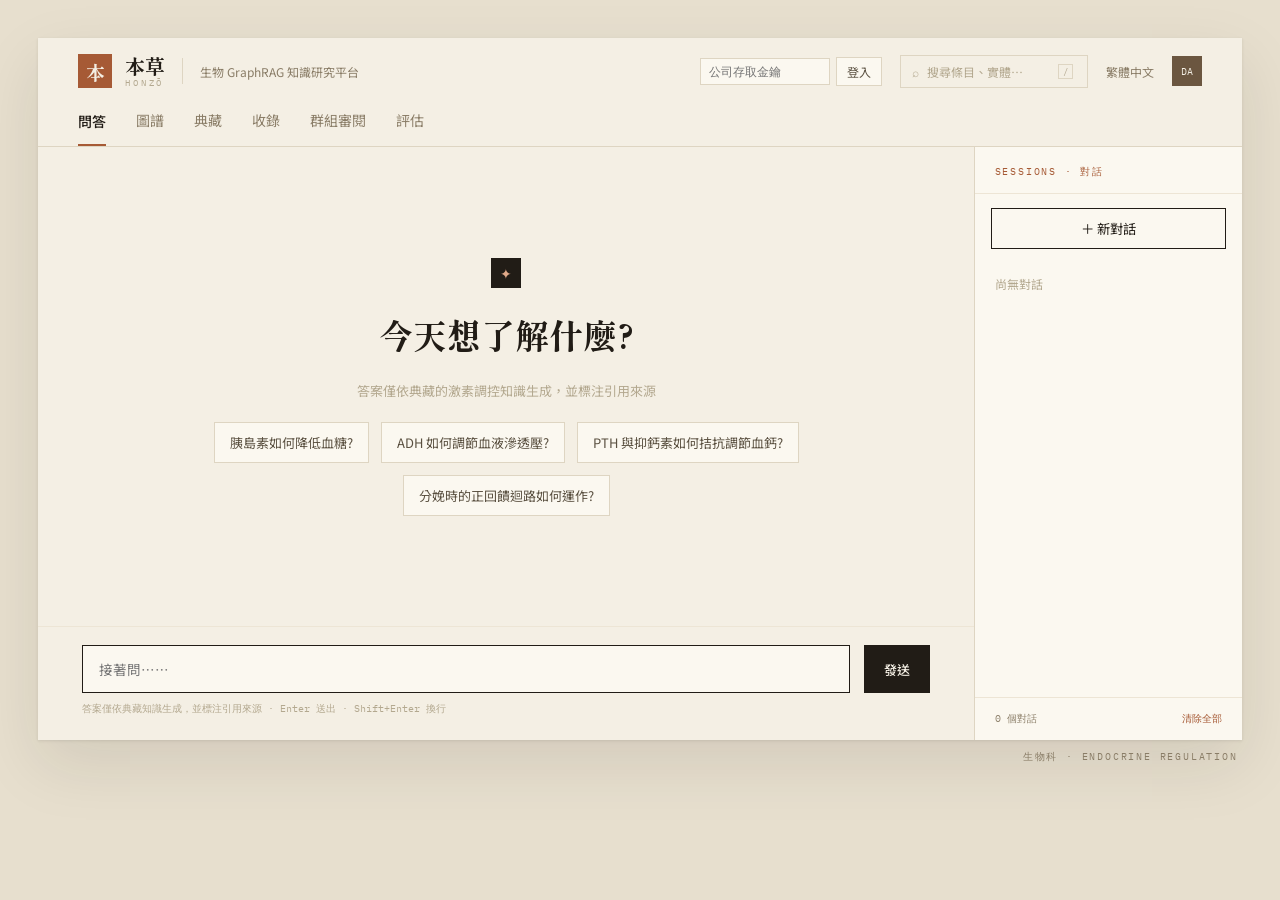
==== frontend/index.html @ a985b2ee "refactor(review): P4 — retire standalone expert-demo, unify on group Review The 審閱 (expert-demo) scr" ====
<!DOCTYPE html>
<html lang="zh-Hant">
<head>
  <meta charset="utf-8">
  <meta name="viewport" content="width=device-width, initial-scale=1">
  <title>本草 HONZŌ · Biology GraphRAG</title>
  <link rel="preconnect" href="https://fonts.googleapis.com">
  <link rel="preconnect" href="https://fonts.gstatic.com" crossorigin>
  <link href="https://fonts.googleapis.com/css2?family=Shippori+Mincho+B1:wght@400;500;600;700;800&family=Zen+Kaku+Gothic+New:wght@300;400;500;700&family=Noto+Serif+TC:wght@400;500;600;700&family=Noto+Sans+TC:wght@300;400;500;700&family=IBM+Plex+Mono:wght@400;500;600&display=swap" rel="stylesheet">
  <link rel="stylesheet" href="./styles.css?v=20260803-3">
</head>
<body>
  <div class="page">
    <div class="canvas">
      <!-- header -->
      <header class="hd">
        <div class="hd-brand">
          <div class="logo">本</div>
          <div class="brand-txt">
            <div class="brand-cn">本草</div>
            <div class="brand-en">HONZŌ</div>
          </div>
          <div class="brand-rule"></div>
          <div class="brand-sub">生物 GraphRAG 知識研究平台</div>
        </div>
        <div class="hd-right">
          <div class="search" title="示意用途">
            <span class="ico">⌕</span><span>搜尋條目、實體…</span><span class="kbd">/</span>
          </div>
          <span class="lang">繁體中文</span>
          <div class="avatar">DA</div>
        </div>
      </header>
      <!-- tab nav -->
      <nav class="tabs" id="tabs"></nav>
      <!-- view host -->
      <main class="view" id="view"></main>
    </div>
    <div class="footline" id="footline">生物科 · ENDOCRINE REGULATION</div>
  </div>
  <script src="./app.js?v=20260803-3"></script>
</body>
</html>
---- frontend/styles.css ----
/* 本草 HONZŌ design tokens (see design_handoff_honzo/README.md) */
:root {
  --bg: #E7DFCE;
  --bg-dot: #D8CFBA;
  --canvas: #F4EFE4;
  --card: #FBF8F0;
  --sumi: #211C16;
  --cha: #6B5640;
  --bengara: #A65A35;
  --matcha: #7E8060;
  --oudo: #B5894A;
  --keisen: #DED5C2;
  --keisen-2: #E2DAC8;
  --keisen-3: #EDE5D5;
  --text-2: #5A5040;
  --text-3: #8A7D67;
  --muted: #B3A88F;
  --muted-2: #C9B79A;
  --ai: #E0A989;
  --serif: 'Shippori Mincho B1', 'Noto Serif TC', serif;
  --sans: 'Zen Kaku Gothic New', 'Noto Sans TC', sans-serif;
  --mono: 'IBM Plex Mono', monospace;
  --shadow: 0 1px 3px rgba(33,28,22,.10), 0 24px 60px rgba(33,28,22,.10);
}

* { box-sizing: border-box; margin: 0; padding: 0; }
html, body { background: var(--bg); }
body {
  font-family: var(--sans);
  color: var(--sumi);
  -webkit-font-smoothing: antialiased;
}
::selection { background: var(--bengara); color: var(--canvas); }
button { font-family: var(--sans); cursor: pointer; }
input, textarea, select { font-family: var(--sans); }

.page {
  min-height: 100vh;
  padding: clamp(12px, 3vw, 44px);
  background:
    var(--bg)
    radial-gradient(var(--bg-dot) 0.6px, transparent 0.6px);
  background-size: 24px 24px;
  display: flex;
  flex-direction: column;
  align-items: center;
  gap: 10px;
}
.canvas {
  width: 100%;
  max-width: 1440px;
  background: var(--canvas);
  box-shadow: var(--shadow);
  display: flex;
  flex-direction: column;
  overflow: hidden;
  min-height: 78vh;
}
.footline {
  width: 100%;
  max-width: 1440px;
  font-family: var(--mono);
  font-size: 10px;
  letter-spacing: 0.18em;
  color: var(--text-3);
  text-align: right;
  padding-right: 4px;
}

/* header */
.hd { display: flex; align-items: center; gap: 24px; padding: 16px 40px; flex-wrap: wrap; }
.hd-brand { display: flex; align-items: center; gap: 13px; }
.logo {
  width: 34px; height: 34px; flex: none;
  background: var(--bengara); color: var(--canvas);
  display: flex; align-items: center; justify-content: center;
  font-family: var(--serif); font-size: 19px; font-weight: 700;
}
.brand-txt { line-height: 1; }
.brand-cn { font-family: var(--serif); font-size: 20px; font-weight: 700; }
.brand-en { font-family: var(--mono); font-size: 8.5px; letter-spacing: 0.32em; color: var(--muted); margin-top: 3px; }
.brand-rule { width: 1px; height: 26px; background: var(--keisen); margin: 0 4px; }
.brand-sub { font-size: 12px; color: var(--text-3); }
.hd-right { margin-left: auto; display: flex; align-items: center; gap: 18px; }
.search {
  display: flex; align-items: center; gap: 8px;
  border: 1px solid var(--keisen); padding: 7px 14px 7px 11px;
  color: var(--muted); font-size: 12px; min-width: 188px;
}
.search .ico { font-size: 12px; }
.search .kbd { margin-left: auto; font-family: var(--mono); font-size: 9px; border: 1px solid var(--keisen); padding: 1px 4px; }
.lang { font-size: 12px; color: var(--text-3); }
.avatar {
  width: 30px; height: 30px; flex: none;
  background: var(--cha); color: var(--canvas);
  display: flex; align-items: center; justify-content: center;
  font-family: var(--mono); font-size: 10px;
}

/* tabs */
.tabs { display: flex; align-items: flex-end; gap: 30px; padding: 0 40px; border-bottom: 1px solid var(--keisen); flex-wrap: wrap; }
.tab {
  font-size: 14px; color: var(--text-3); background: none; border: none;
  padding: 6px 0 14px; border-bottom: 2px solid transparent;
}
.tab:hover { color: var(--text-2); }
.tab.active { color: var(--sumi); font-weight: 500; border-bottom-color: var(--bengara); padding-bottom: 13px; }

/* view host */
.view { flex: 1; min-height: 0; display: flex; flex-direction: column; }

/* generic bits */
.mono { font-family: var(--mono); }
.serif { font-family: var(--serif); }
.eyebrow { font-family: var(--mono); font-size: 10px; letter-spacing: 0.18em; color: var(--bengara); }
.muted { color: var(--muted); }
.page-head { padding: 34px 48px 20px; }
.page-title { font-family: var(--serif); font-size: clamp(26px, 3.4vw, 40px); font-weight: 800; line-height: 1.05; }
.page-sub { font-size: 13px; color: var(--text-2); margin-top: 10px; }
.scroll { overflow: auto; }

.btn {
  font-size: 13px; font-weight: 500; color: var(--canvas);
  background: var(--sumi); border: none; padding: 10px 20px;
}
.btn:hover { background: #100d09; }
.btn-ghost { color: var(--sumi); background: transparent; border: 1px solid var(--sumi); }
.btn-ghost:hover { background: var(--card); }
.btn:disabled { opacity: .5; cursor: default; }

.badge { font-family: var(--mono); font-size: 10.5px; color: var(--muted); border: 1px solid var(--keisen); padding: 4px 10px; }

/* status / type tags */
.tag { font-family: var(--sans); font-size: 11px; padding: 3px 9px; white-space: nowrap; }
.tag-approved { background: var(--matcha); color: #fff; }
.tag-proposed { background: #F0E2D6; color: var(--bengara); }
.tag-neutral { background: var(--keisen-2); color: var(--text-2); }
.schema-badge { font-family: var(--sans); font-size: 10px; padding: 2px 7px; border-radius: 3px; white-space: nowrap; cursor: default; }
.schema-ok   { background: #E6F4EA; color: #2D6A4F; }
.schema-warn { background: #FFF3CD; color: #856404; }

/* type dots */
.tdot { width: 8px; height: 8px; flex: none; display: inline-block; }

/* -------- chat -------- */
.chat { flex: 1; display: flex; min-height: 0; }
.chat-main { flex: 1; display: flex; flex-direction: column; min-width: 0; }
.chat-thread-hd { padding: 18px 44px; border-bottom: 1px solid var(--keisen-3); display: flex; align-items: center; gap: 14px; flex: none; }
.ai-ico { width: 30px; height: 30px; flex: none; background: var(--sumi); color: var(--ai); display: flex; align-items: center; justify-content: center; font-size: 14px; }
.chat-msgs { flex: 1; overflow: auto; padding: 30px 44px; display: flex; flex-direction: column; gap: 24px; }
.bubble-user { align-self: flex-end; max-width: 64%; background: var(--cha); color: var(--canvas); padding: 13px 18px; font-size: 14px; line-height: 1.65; }
.bubble-ai-row { display: flex; gap: 14px; max-width: 86%; }
.bubble-ai { background: var(--card); border: 1px solid var(--keisen-2); padding: 16px 18px; flex: 1; }
.bubble-ai p { font-size: 14px; line-height: 1.9; white-space: pre-wrap; }
.cite-head { font-family: var(--mono); font-size: 9.5px; letter-spacing: 0.16em; color: var(--bengara); margin: 14px 0 9px; padding-top: 13px; border-top: 1px solid var(--keisen-2); }
.chips { display: flex; gap: 9px; flex-wrap: wrap; }
.chip { display: flex; align-items: center; gap: 8px; border: 1px solid var(--keisen); padding: 6px 11px; background: var(--canvas); font-size: 13px; }
.chip .n { font-family: var(--mono); font-size: 10px; color: var(--bengara); }
.chip .lbl { font-family: var(--serif); font-weight: 600; }
.chip .sc { font-family: var(--mono); font-size: 10px; color: var(--matcha); }
.chip.rel { font-family: var(--mono); font-size: 11px; }
.chip.rel .arw { color: var(--bengara); }
.composer { padding: 18px 44px 24px; border-top: 1px solid var(--keisen-3); flex: none; }
.composer-row { display: flex; gap: 14px; align-items: stretch; }
.composer textarea { flex: 1; border: 1.5px solid var(--sumi); background: var(--card); padding: 13px 16px; font-size: 13.5px; resize: none; height: 48px; line-height: 1.5; }
.composer-hint { font-family: var(--mono); font-size: 10px; color: var(--muted); margin-top: 9px; }

/* empty state */
.empty { flex: 1; display: flex; flex-direction: column; align-items: center; justify-content: center; text-align: center; padding: 40px; gap: 22px; }
.empty h2 { font-family: var(--serif); font-size: clamp(24px, 3.2vw, 34px); font-weight: 800; }
.suggest { display: flex; gap: 12px; flex-wrap: wrap; justify-content: center; max-width: 720px; }
.suggest button { font-size: 13px; color: var(--text-2); background: var(--card); border: 1px solid var(--keisen); padding: 10px 15px; }
.suggest button:hover { border-color: var(--sumi); color: var(--sumi); }

/* sessions panel */
.sessions { width: 268px; flex: none; border-left: 1px solid var(--keisen); background: var(--card); display: flex; flex-direction: column; }
.sessions-hd { padding: 18px 20px 14px; display: flex; align-items: center; gap: 10px; border-bottom: 1px solid var(--keisen-3); }
.sessions-hd .eyebrow { flex: 1; }
.sess-list { flex: 1; overflow: auto; padding: 10px 12px; }
.sess { padding: 12px; cursor: pointer; border: 1px solid transparent; }
.sess:hover { background: #F1EBDD; }
.sess.active { background: var(--sumi); color: var(--canvas); }
.sess .t { font-size: 13.5px; }
.sess .m { font-family: var(--mono); font-size: 9.5px; color: var(--muted); margin-top: 5px; }
.sess.active .m { color: #9C9276; }
.sessions-ft { padding: 14px 20px; border-top: 1px solid var(--keisen-3); font-family: var(--mono); font-size: 10px; color: var(--text-3); display: flex; justify-content: space-between; }
.sessions-ft .clear { color: var(--bengara); cursor: pointer; }

/* -------- library -------- */
.lib-groups { padding: 0 48px 40px; }
.lib-group { margin-top: 30px; }
.lib-group-hd { display: flex; align-items: baseline; gap: 14px; padding-bottom: 10px; border-bottom: 1.5px solid var(--sumi); }
.lib-group-hd .name { font-family: var(--serif); font-size: 21px; font-weight: 700; }
.lib-group-hd .en { font-family: var(--mono); font-size: 10px; letter-spacing: 0.14em; color: var(--text-3); }
.lib-group-hd .cnt { margin-left: auto; font-family: var(--mono); font-size: 11px; color: var(--text-3); }
.lib-row { display: grid; grid-template-columns: 46px 1fr 150px 120px; align-items: center; padding: 11px 8px; border-bottom: 1px solid var(--keisen-3); cursor: pointer; }
.lib-row:hover { background: var(--card); }
.lib-row .idx { font-family: var(--mono); font-size: 11px; color: var(--bengara); }
.lib-row .name { font-family: var(--serif); font-size: 16px; font-weight: 600; }
.lib-row .type { display: flex; align-items: center; gap: 7px; font-size: 12px; color: var(--text-2); }
.lib-row .id { font-family: var(--mono); font-size: 10px; color: var(--muted); text-align: right; overflow: hidden; text-overflow: ellipsis; }

/* stat tiles */
.tiles { display: grid; grid-template-columns: repeat(auto-fit, minmax(160px, 1fr)); gap: 1px; background: var(--keisen); border: 1px solid var(--keisen); margin: 0 48px; }
.tile { background: var(--canvas); padding: 18px 20px; }
.tile .k { font-family: var(--mono); font-size: 10px; letter-spacing: 0.14em; color: var(--text-3); }
.tile .v { font-family: var(--mono); font-size: 30px; margin-top: 8px; }
.tile .v small { font-size: 13px; color: var(--muted); }
.tile .th { font-size: 11px; color: var(--text-3); margin-top: 4px; }
.tile.pass .v { color: var(--matcha); }
.tile.fail .v { color: var(--bengara); }

/* -------- eval table -------- */
.etable { width: 100%; border-collapse: collapse; margin-top: 8px; }
.etable th, .etable td { text-align: left; font-size: 12px; padding: 9px 10px; border-bottom: 1px solid var(--keisen-3); }
.etable th { font-family: var(--mono); font-size: 10px; letter-spacing: 0.12em; color: var(--text-3); }
.etable td.n { font-family: var(--mono); }
.bar { height: 6px; background: var(--keisen-2); position: relative; }
.bar > span { position: absolute; left: 0; top: 0; bottom: 0; background: var(--bengara); }

/* -------- graph -------- */
.graph-wrap { flex: 1; display: flex; min-height: 0; }
.graph-canvas { flex: 1; min-width: 0; position: relative; overflow: hidden; }
.graph-canvas svg { width: 100%; height: 100%; display: block; }
.gnode-label { font-family: var(--sans); font-size: 11px; fill: var(--sumi); }
.gedge-label { font-family: var(--mono); font-size: 8px; fill: var(--text-3); }
.graph-side { width: 300px; flex: none; border-left: 1px solid var(--keisen); background: var(--card); padding: 20px; overflow: auto; }
.controls { display: flex; gap: 10px; flex-wrap: wrap; align-items: center; padding: 16px 48px; border-bottom: 1px solid var(--keisen-3); }
.controls select, .controls input { border: 1px solid var(--keisen); background: var(--canvas); padding: 8px 10px; font-size: 13px; }
.legend { display: flex; gap: 14px; flex-wrap: wrap; margin-top: 14px; }
.legend .li { display: flex; align-items: center; gap: 6px; font-size: 11px; color: var(--text-2); }

/* -------- curation -------- */
.cur-wrap { flex: 1; display: grid; grid-template-columns: 1fr 1fr; min-height: 0; }
.cur-col { padding: 26px 32px; overflow: auto; }
.cur-col + .cur-col { border-left: 1px solid var(--keisen); background: var(--card); }
.field { margin-bottom: 16px; }
.field label { display: block; font-size: 12px; color: var(--text-2); margin-bottom: 6px; }
.field label .code { font-family: var(--mono); font-size: 10px; color: var(--muted); margin-left: 6px; }
.field input, .field textarea, .field select { width: 100%; border: 1px solid var(--keisen); background: var(--canvas); padding: 9px 11px; font-size: 13px; }
.field textarea { resize: vertical; min-height: 60px; }
.seg { display: inline-flex; border: 1px solid var(--keisen); }
.seg button { padding: 8px 16px; font-size: 13px; background: var(--canvas); border: none; color: var(--text-2); cursor: pointer; }
.seg button.on { background: var(--sumi); color: var(--canvas); }
/* Ingestion toggle + hand-made statement builder */
.ing-toggle { margin: 0 48px 20px; }
.sb-wrap { padding: 4px 48px 40px; max-width: 1040px; }
.sb-head { display: flex; align-items: center; justify-content: space-between; margin: 18px 0 10px; }
.sb-add { padding: 4px 12px; font-size: 12px; cursor: pointer; }
.sb-list { display: flex; flex-direction: column; gap: 8px; }
.sb-row { display: grid; grid-template-columns: minmax(110px, 0.9fr) minmax(120px, 1.3fr) minmax(120px, 1.3fr) minmax(120px, 1.3fr) auto; gap: 8px; align-items: center; }
.sb-row select, .sb-row input { padding: 7px 9px; font-size: 13px; border: 1px solid var(--keisen); background: var(--canvas); color: var(--text); min-width: 0; }
.sb-reason { width: 100%; padding: 8px 10px; font-size: 13px; border: 1px solid var(--keisen); background: var(--canvas); color: var(--text); }
.sb-x { border: 1px solid var(--keisen); background: var(--canvas); color: var(--text-2); width: 30px; height: 30px; cursor: pointer; }
.sb-x:hover { color: var(--vermilion, #b3402a); }
.sb-empty { font-size: 12px; color: var(--text-2); padding: 4px 0; }
.sb-gap { display: flex; align-items: flex-start; gap: 8px; font-size: 13px; color: var(--text-2); margin: 18px 0; cursor: pointer; }

/* Responsive (scoped to the P3 builder only — app-wide RWD is a deferred phase): the builder
   rows stack instead of overflowing on narrow screens. */
@media (max-width: 760px) {
  .sb-row { grid-template-columns: 1fr 1fr; }
  .sb-row select { grid-column: 1 / -1; }
  .sb-x { grid-column: 2; justify-self: end; }
}
@media (max-width: 560px) {
  .sb-row { grid-template-columns: 1fr; }
  .sb-x { grid-column: 1; }
}
.qitem { border: 1px solid var(--keisen); background: var(--canvas); padding: 14px; margin-bottom: 12px; }
.qitem .h { display: flex; align-items: center; gap: 8px; }
.qitem .pay { font-family: var(--mono); font-size: 11px; color: var(--text-2); margin: 8px 0; white-space: pre-wrap; word-break: break-word; }
.qitem .acts { display: flex; gap: 8px; margin-top: 8px; }
.qitem .acts button { padding: 6px 14px; font-size: 12px; }

/* expert-readable curation cards — biology first, schema tucked away */
.qitem-warn { border-left: 3px solid #d9a441; }
.q-head { display: flex; align-items: baseline; gap: 8px; flex-wrap: wrap; }
.q-kind { font-size: 11px; color: #fff; background: var(--k, #8A7D67); padding: 2px 8px; border-radius: 2px; white-space: nowrap; }
.q-name { font-family: var(--serif); font-size: 16px; font-weight: 600; color: var(--sumi); }
.q-edge .q-name { font-size: 15px; }
.q-rel { font-size: 12px; color: var(--bengara); background: var(--card); border: 1px solid var(--keisen); padding: 2px 9px; border-radius: 10px; white-space: nowrap; }
.q-desc { font-size: 13px; line-height: 1.7; color: var(--text-2); margin-top: 8px; }
.q-reason { font-size: 12px; color: var(--muted); margin-top: 8px; }
.q-tech { margin-top: 10px; }
.q-tech > summary { font-size: 11px; color: var(--muted); cursor: pointer; list-style: none; user-select: none; }
.q-tech > summary::-webkit-details-marker { display: none; }
.q-tech > summary::before { content: '▸ '; }
.q-tech[open] > summary::before { content: '▾ '; }
.q-warn { color: #9a6a12; margin-left: 8px; }
.q-tech-body { font-family: var(--mono); font-size: 11px; color: var(--text-2); background: var(--card); border: 1px solid var(--keisen); padding: 8px 10px; margin-top: 6px; display: flex; flex-direction: column; gap: 3px; word-break: break-word; }
.q-tech-body .ok { color: #2D6A4F; }
.q-tech-body .warn { color: #856404; }

/* friendly propose-form hint (replaces the old mono CODE tag) */
.field-hint { font-size: 11px; color: var(--muted); margin-left: 8px; font-weight: 400; }

/* -------- expert review / 審閱 -------- */
.ex-wrap { flex: 1; display: grid; grid-template-columns: 264px 1fr; min-height: 0; }
.ex-list { border-right: 1px solid var(--keisen); overflow: auto; background: var(--card); }
.ex-case { display: flex; gap: 10px; padding: 14px 18px; border-bottom: 1px solid var(--keisen-3); cursor: pointer; }
.ex-case:hover { background: var(--canvas); }
.ex-case.on { background: var(--canvas); box-shadow: inset 3px 0 0 var(--bengara); }
.ex-case-idx { font-family: var(--mono); font-size: 11px; color: var(--muted); padding-top: 2px; }
.ex-case-src { font-size: 13px; line-height: 1.55; color: var(--text); }
.ex-case-meta { margin-top: 6px; }
.ex-badge { font-size: 11px; padding: 2px 8px; border-radius: 3px; white-space: nowrap; }
.ex-badge.ok { background: #E6F4EA; color: #2D6A4F; }
.ex-badge.gap { background: #FFF3CD; color: #856404; }
.ex-badge.warn { background: #F8D7DA; color: #842029; }

.ex-panel { display: flex; flex-direction: column; min-width: 0; min-height: 0; }
.ex-tabs { display: flex; gap: 4px; padding: 16px 32px 0; border-bottom: 1px solid var(--keisen); flex: none; }
.ex-tab { padding: 9px 16px; font-size: 13px; background: transparent; border: none; border-bottom: 2px solid transparent; color: var(--text-2); cursor: pointer; }
.ex-tab.on { color: var(--sumi); border-bottom-color: var(--bengara); font-weight: 500; }
.ex-body { padding: 22px 32px; overflow: auto; }

.ex-sub { font-size: 12px; color: var(--muted); margin-top: 8px; }
.ex-h { font-family: var(--mono); font-size: 10px; letter-spacing: .16em; color: var(--bengara); margin: 18px 0 8px; text-transform: uppercase; }
.ex-row { display: flex; align-items: center; gap: 8px; padding: 6px 0; font-size: 13px; border-bottom: 1px dotted var(--keisen-3); }
.ex-row-label { font-weight: 500; }
.ex-id { font-size: 11px; color: var(--muted); }

.ex-gate-head { display: flex; align-items: center; gap: 8px; font-size: 13px; margin-bottom: 12px; }
.ex-check { display: flex; gap: 10px; padding: 8px 0; border-bottom: 1px dotted var(--keisen-3); }
.ex-dot { width: 18px; height: 18px; flex: none; display: flex; align-items: center; justify-content: center; font-size: 11px; border-radius: 50%; color: #fff; }
.ex-dot.ok { background: #2D6A4F; }
.ex-dot.bad { background: #B23A48; }
.ex-check-name { font-size: 13px; font-weight: 500; }
.ex-check-detail { font-size: 12px; color: var(--text-2); margin-top: 2px; line-height: 1.5; }

.ex-understand { background: var(--card); border: 1px solid var(--keisen); padding: 14px 16px; }
.ex-understand .ex-h { margin-top: 0; }
.ex-understand-txt { font-family: var(--serif); font-size: 16px; line-height: 1.8; color: var(--sumi); }
.ex-svg { width: 100%; height: auto; border: 1px solid var(--keisen); background: var(--canvas); }

.ex-review { margin-top: 18px; border-top: 1px solid var(--keisen); padding-top: 14px; }
.ex-notes { width: 100%; border: 1px solid var(--keisen); background: var(--canvas); padding: 9px 11px; font-size: 13px; min-height: 60px; resize: vertical; }

/* toast / notice */
.notice { padding: 10px 14px; font-size: 12px; margin: 12px 32px 0; border: 1px solid var(--keisen); background: var(--card); }
.notice.ok { border-color: var(--matcha); color: var(--matcha); }
.notice.err { border-color: var(--bengara); color: var(--bengara); }

.loading { padding: 40px 48px; font-family: var(--mono); font-size: 12px; color: var(--text-3); }

/* per-company login control (header) */
.loginbox { display: flex; align-items: center; gap: 6px; }
.login-input {
  width: 130px; padding: 5px 8px; font-family: var(--mono); font-size: 12px;
  border: 1px solid var(--keisen); background: var(--card); color: var(--text-1);
}
.login-btn {
  padding: 5px 10px; font-size: 12px; cursor: pointer;
  border: 1px solid var(--keisen); background: var(--card); color: var(--text-2);
}
.login-btn:hover { color: var(--text-1); border-color: var(--text-3); }
.login-tag { font-family: var(--mono); font-size: 12px; color: var(--matcha); }

/* ============ INGEST / 解析 ============ */
.ing-wrap { padding: 4px 48px 40px; }

/* numbered stepper (mirrors 06-Extraction) */
.ing-steps { display: flex; flex-direction: column; }
.ing-step { display: flex; gap: 22px; }
.ing-rail { display: flex; flex-direction: column; align-items: center; flex: none; }
.ing-num {
  width: 32px; height: 32px; border-radius: 50%; flex: none;
  display: flex; align-items: center; justify-content: center;
  font-family: var(--mono); font-size: 13px; color: var(--canvas); background: var(--sumi);
}
.ing-step.accent .ing-num { background: var(--bengara); }
.ing-line { width: 1px; flex: 1; background: var(--keisen); margin: 6px 0; }
.ing-body { flex: 1; padding-bottom: 22px; min-width: 0; }
.ing-h { display: flex; align-items: baseline; gap: 10px; }
.ing-h .t { font-family: var(--serif); font-size: 17px; font-weight: 600; }
.ing-h .c { font-family: var(--mono); font-size: 9px; letter-spacing: .12em; color: var(--muted); }
.ing-hint { font-size: 12px; color: var(--text-3); margin-top: 6px; line-height: 1.6; }

/* chip / pill selectors */
.pill-row { display: flex; gap: 9px; margin-top: 12px; flex-wrap: wrap; align-items: center; }
.pill {
  font-size: 13px; color: var(--text-2); background: transparent;
  border: 1px solid var(--keisen); padding: 8px 15px;
}
.pill:hover { border-color: var(--text-3); }
.pill.on { color: var(--canvas); background: var(--sumi); border-color: var(--sumi); }
.pill.on.cha { background: var(--cha); border-color: var(--cha); }

/* small inline number inputs for chunk params */
.ing-params { display: flex; gap: 18px; margin-top: 12px; flex-wrap: wrap; }
.ing-param { display: flex; flex-direction: column; gap: 5px; }
.ing-param label { font-family: var(--mono); font-size: 9px; letter-spacing: .12em; color: var(--muted); }
.ing-param input {
  width: 120px; padding: 8px 10px; font-family: var(--mono); font-size: 13px;
  border: 1px solid var(--keisen); background: var(--card); color: var(--sumi);
}
.ing-select {
  margin-top: 12px; padding: 10px 14px; font-size: 13px; max-width: 460px; width: 100%;
  border: 1px solid var(--keisen); background: var(--card); color: var(--sumi);
}

/* action bar (mirrors 06-Extraction bottom bar) */
.ing-actionbar {
  margin-top: 8px; border-top: 1px solid var(--keisen); background: var(--card);
  padding: 16px 4px; display: flex; align-items: center; gap: 16px; flex-wrap: wrap;
}
.ing-note { font-family: var(--mono); font-size: 11px; color: var(--text-3); max-width: 460px; line-height: 1.6; }
.ing-actions { margin-left: auto; display: flex; gap: 12px; align-items: center; }
.owner-input {
  width: 150px; padding: 10px 12px; font-family: var(--mono); font-size: 12px;
  border: 1px solid var(--keisen); background: var(--canvas); color: var(--sumi);
}
.lockbtn {
  display: flex; align-items: center; gap: 8px;
  font-size: 13px; color: var(--canvas); background: var(--sumi); border: none; padding: 11px 22px;
}
.lockbtn .lk { color: var(--ai); }
.lockbtn:disabled { background: var(--muted-2); color: var(--canvas); cursor: not-allowed; }

/* results */
.ing-results { margin-top: 8px; }
.chunk-card { border: 1px solid var(--keisen); background: var(--card); padding: 0; margin-top: 12px; }
.chunk-head {
  display: flex; align-items: center; gap: 10px; padding: 10px 14px; border-bottom: 1px solid var(--keisen-2);
}
.chunk-head .cid { font-family: var(--mono); font-size: 11px; color: var(--bengara); }
.chunk-head .meta { margin-left: auto; font-family: var(--mono); font-size: 10px; color: var(--text-3); }
.chunk-text { padding: 12px 14px; font-size: 13px; line-height: 1.8; white-space: pre-wrap; }
.prompt-block {
  margin: 0 14px 14px; border: 1px solid var(--keisen-2); background: var(--canvas);
  padding: 12px 14px; font-family: var(--mono); font-size: 11px; line-height: 1.7;
  color: var(--text-2); white-space: pre-wrap; max-height: 230px; overflow: auto;
}
.prompt-toggle {
  font-family: var(--mono); font-size: 10px; letter-spacing: .1em; color: var(--text-3);
  background: transparent; border: none; padding: 0 14px 12px; cursor: pointer;
}
.prompt-toggle:hover { color: var(--bengara); }
.pid-chips { display: flex; flex-wrap: wrap; gap: 6px; padding: 0 14px 12px; }
.pid { font-family: var(--mono); font-size: 10.5px; color: var(--text-2); border: 1px solid var(--keisen); padding: 2px 8px; }
.pid.edge { color: var(--matcha); border-color: var(--matcha); }
.chunk-fail { font-family: var(--mono); font-size: 10.5px; color: var(--bengara); padding: 0 14px 12px; }
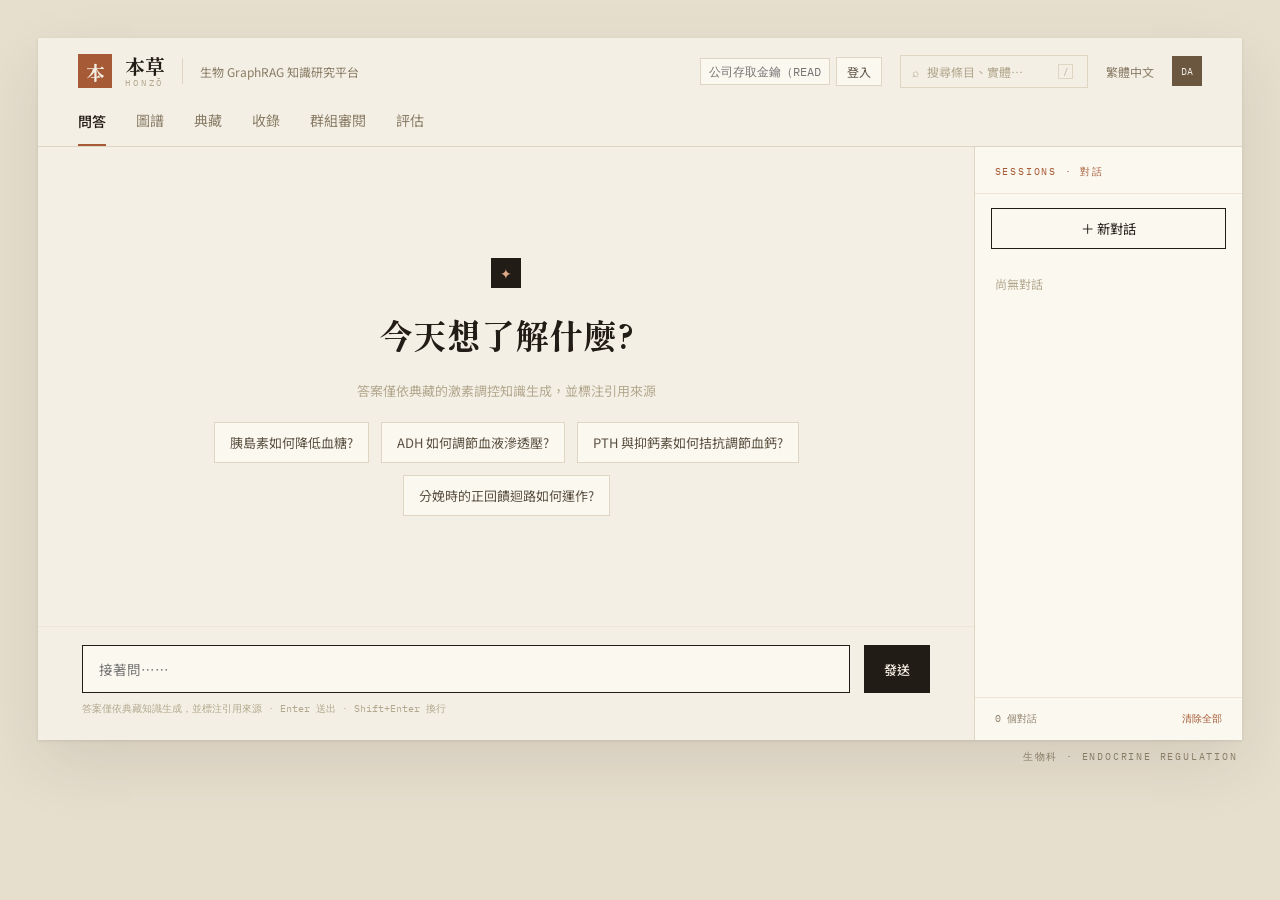
==== commit c0273d3c: "chore(demo): publish a public demo vendor key, resolving N12 Recruiters/reviewers can now try /query" ====
--- a/frontend/index.html
+++ b/frontend/index.html
@@ -7,7 +7,7 @@
   <link rel="preconnect" href="https://fonts.googleapis.com">
   <link rel="preconnect" href="https://fonts.gstatic.com" crossorigin>
   <link href="https://fonts.googleapis.com/css2?family=Shippori+Mincho+B1:wght@400;500;600;700;800&family=Zen+Kaku+Gothic+New:wght@300;400;500;700&family=Noto+Serif+TC:wght@400;500;600;700&family=Noto+Sans+TC:wght@300;400;500;700&family=IBM+Plex+Mono:wght@400;500;600&display=swap" rel="stylesheet">
-  <link rel="stylesheet" href="./styles.css?v=20260803-3">
+  <link rel="stylesheet" href="./styles.css?v=20260810-1">
 </head>
 <body>
   <div class="page">
@@ -38,6 +38,6 @@
     </div>
     <div class="footline" id="footline">生物科 · ENDOCRINE REGULATION</div>
   </div>
-  <script src="./app.js?v=20260803-3"></script>
+  <script src="./app.js?v=20260814-1"></script>
 </body>
 </html>
--- a/frontend/styles.css
+++ b/frontend/styles.css
@@ -337,6 +337,14 @@
 .ex-review { margin-top: 18px; border-top: 1px solid var(--keisen); padding-top: 14px; }
 .ex-notes { width: 100%; border: 1px solid var(--keisen); background: var(--canvas); padding: 9px 11px; font-size: 13px; min-height: 60px; resize: vertical; }
 
+/* third dispose outcome: record-as-gap (only rendered for needs_schema_extension) */
+.ex-gap-hint { font-size: 12px; color: var(--text-2); margin-top: 14px; line-height: 1.7; }
+.ex-gap-row { display: flex; gap: 10px; margin-top: 8px; align-items: center; flex-wrap: wrap; }
+.ex-gap-select {
+  flex: 1 1 260px; min-width: 0; border: 1px solid var(--keisen);
+  background: var(--canvas); padding: 7px 9px; font-size: 13px;
+}
+
 /* toast / notice */
 .notice { padding: 10px 14px; font-size: 12px; margin: 12px 32px 0; border: 1px solid var(--keisen); background: var(--card); }
 .notice.ok { border-color: var(--matcha); color: var(--matcha); }
